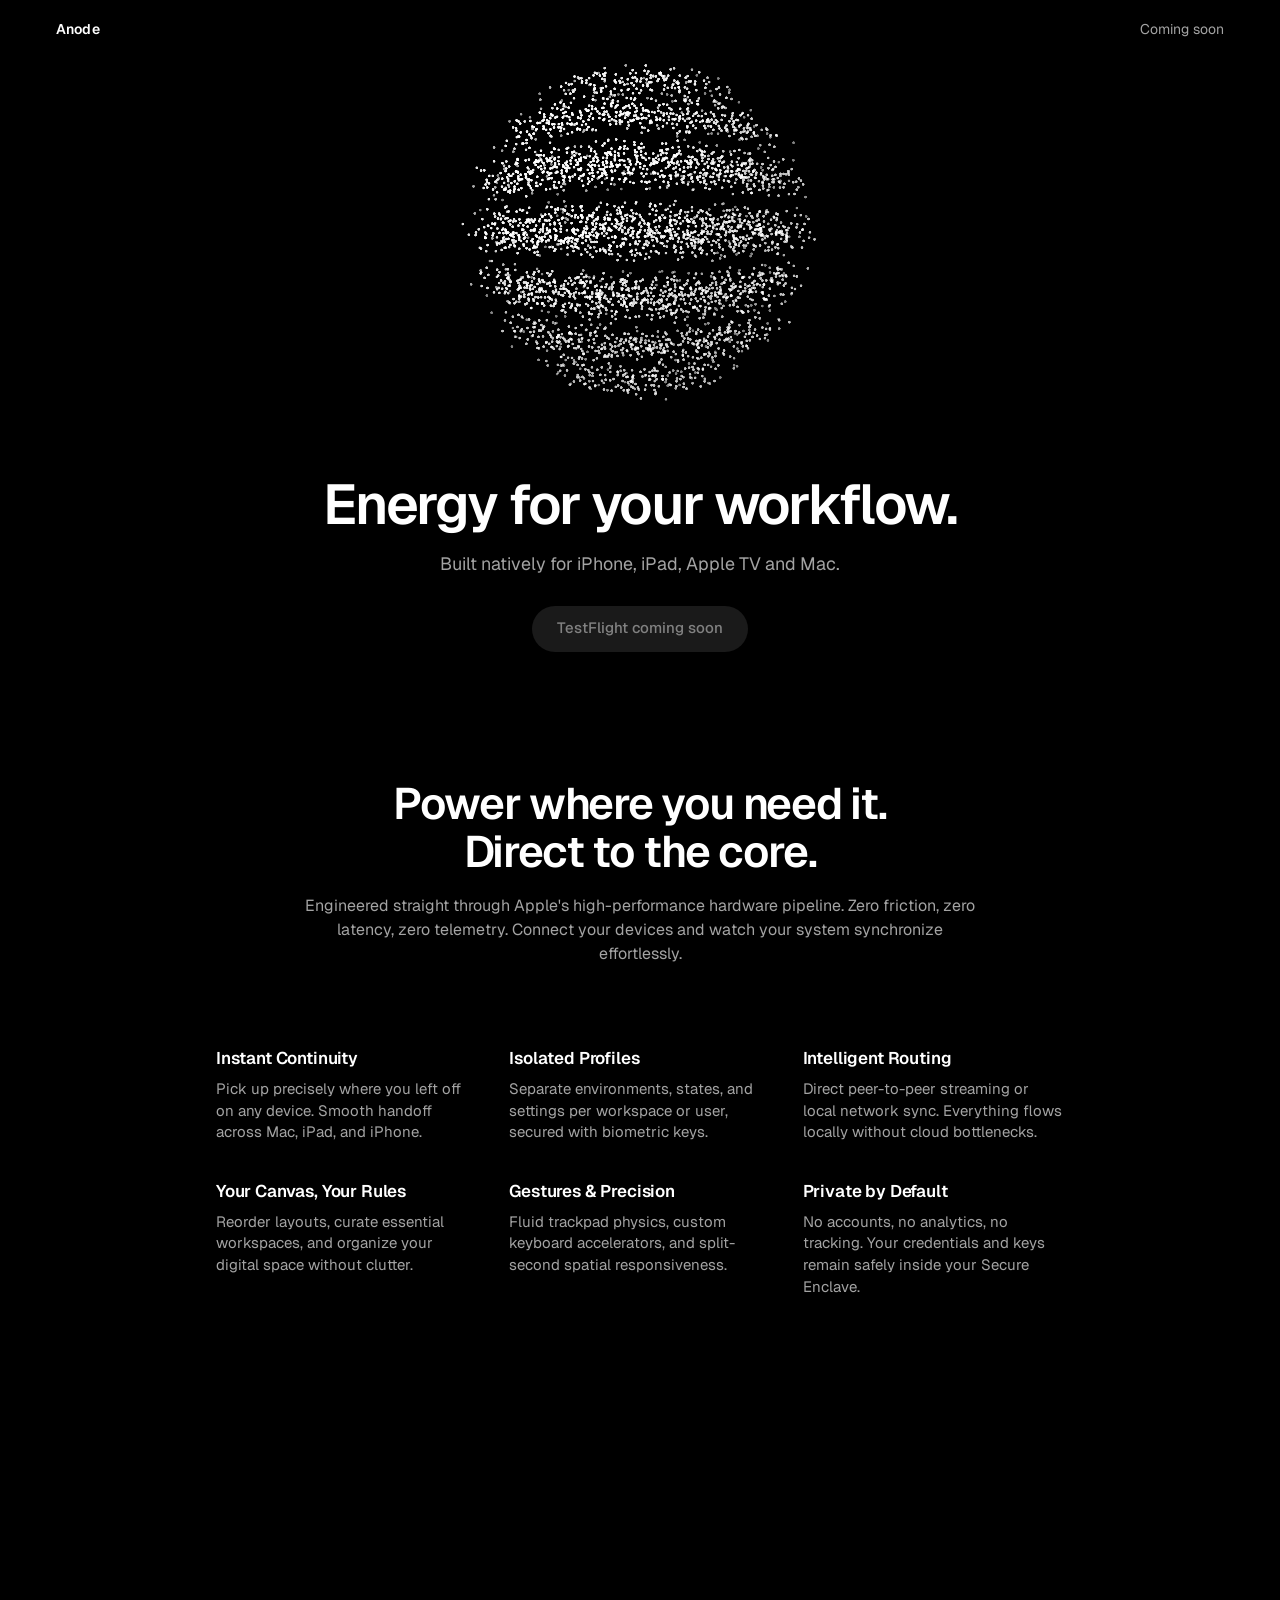
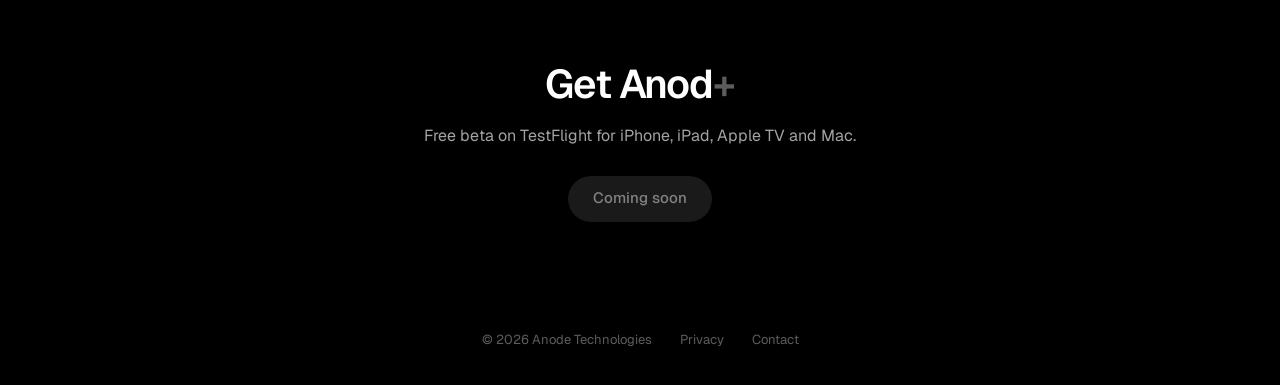
==== index.html @ 5637838b "Update favicons to 3D striped sphere and make dots directly form the logo with calm motion" ====
<!doctype html>
<html lang="en">
<head>
  <meta charset="utf-8">
  <meta name="viewport" content="width=device-width, initial-scale=1, viewport-fit=cover">
  <title>Anode</title>
  <meta name="description" content="Anode is an ultra-fast, native system built natively for iPhone, iPad, Apple TV and Mac.">
  <meta name="theme-color" content="#000000">
  <meta property="og:title" content="Anode">
  <meta property="og:description" content="Energy for your workflow.">
  <meta property="og:image" content="logo.png">
  <link rel="icon" href="/favicon.ico?v=20260910" sizes="48x48">
  <link rel="icon" type="image/png" sizes="32x32" href="/icon-32.png?v=20260910">
  <link rel="icon" type="image/png" sizes="64x64" href="/icon-64.png?v=20260910">
  <link rel="icon" type="image/png" sizes="192x192" href="/icon-192.png?v=20260910">
  <link rel="apple-touch-icon" sizes="180x180" href="/icon-180.png?v=20260910">
  <link rel="manifest" href="/site.webmanifest">
  <link rel="preconnect" href="https://fonts.googleapis.com">
  <link rel="preconnect" href="https://fonts.gstatic.com" crossorigin>
  <link href="https://fonts.googleapis.com/css2?family=Geist:wght@400;500;600&display=swap" rel="stylesheet">
  <link rel="stylesheet" href="style.css">
</head>
<body>

<canvas id="dust" aria-hidden="true"></canvas>
<div class="light" aria-hidden="true"></div>

<header class="top">
  <a class="top__brand" href="/"><img class="top__mark" id="mark" src="logo-alpha.png" alt="" width="22" height="22"><span>Anode</span></a>
  <a class="top__link" href="#get">Coming soon</a>
</header>

<main>
  <section class="hero">
    <div class="hero__stage" id="stage"></div>
    <h1><span class="w">Energy for your workflow.</span></h1>
    <p>Built natively for iPhone, iPad, Apple TV and Mac.</p>
    <div class="btns">
      <span class="btn btn--soon">TestFlight coming soon</span>
    </div>
  </section>

  <section class="sec sec--lead" id="more">
    <h2><span class="decode" data-text="Power where you need it.">Power where you need it.</span><br><span class="decode" data-text="Direct to the core.">Direct to the core.</span></h2>
    <p>Engineered straight through Apple's high-performance hardware pipeline. Zero friction, zero latency, zero telemetry. Connect your devices and watch your system synchronize effortlessly.</p>
  </section>

  <section class="sec sec--grid">
    <div><h3 class="flick">Instant Continuity</h3><p>Pick up precisely where you left off on any device. Smooth handoff across Mac, iPad, and iPhone.</p></div>
    <div><h3 class="flick">Isolated Profiles</h3><p>Separate environments, states, and settings per workspace or user, secured with biometric keys.</p></div>
    <div><h3 class="flick">Intelligent Routing</h3><p>Direct peer-to-peer streaming or local network sync. Everything flows locally without cloud bottlenecks.</p></div>
    <div><h3 class="flick">Your Canvas, Your Rules</h3><p>Reorder layouts, curate essential workspaces, and organize your digital space without clutter.</p></div>
    <div><h3 class="flick">Gestures & Precision</h3><p>Fluid trackpad physics, custom keyboard accelerators, and split-second spatial responsiveness.</p></div>
    <div><h3 class="flick">Private by Default</h3><p>No accounts, no analytics, no tracking. Your credentials and keys remain safely inside your Secure Enclave.</p></div>
  </section>

  <section class="sec sec--get" id="get">
    <div class="get__stage" id="stage2"></div>
    <h2 class="decode" data-text="Get Anode">Get Anode</h2>
    <p>Free beta on TestFlight for iPhone, iPad, Apple&nbsp;TV and&nbsp;Mac.</p>
    <div class="btns">
      <span class="btn btn--soon">Coming soon</span>
    </div>
  </section>
</main>

<footer class="foot">
  <span>© 2026 Anode Technologies</span>
  <a href="privacy.html">Privacy</a>
  <a href="mailto:hello@anode.dev">Contact</a>
</footer>

<script src="script.js?v=20260910"></script>
</body>
</html>
---- style.css ----
:root {
  --bg: #000000;
  --fg: #ffffff;
  --fg2: rgba(255, 255, 255, 0.64);
  --fg3: rgba(255, 255, 255, 0.36);
  --pad: clamp(20px, 5vw, 56px);
  --ease: cubic-bezier(0.16, 1, 0.3, 1);
  --sans: 'Geist', -apple-system, BlinkMacSystemFont, "SF Pro Text", Inter, sans-serif;
}

* {
  box-sizing: border-box;
}

html {
  scroll-behavior: smooth;
  background: var(--bg);
}

body {
  margin: 0;
  background: var(--bg);
  color: var(--fg);
  font-family: var(--sans);
  line-height: 1.5;
  -webkit-font-smoothing: antialiased;
  -moz-osx-font-smoothing: grayscale;
  overflow-x: hidden;
}

a {
  color: inherit;
  text-decoration: none;
}

h1, h2, h3, p {
  margin: 0;
}

::selection {
  background: #ffffff;
  color: #000000;
}

:focus-visible {
  outline: 2px solid #ffffff;
  outline-offset: 3px;
  border-radius: 999px;
}

#dust {
  position: fixed;
  inset: 0;
  width: 100%;
  height: 100%;
  z-index: 0;
  pointer-events: none;
}

/* Ambient cursor backlight */
.light {
  position: fixed;
  left: 0;
  top: 0;
  width: 60vmax;
  height: 60vmax;
  pointer-events: none;
  z-index: 0;
  translate: -50% -50%;
  background: radial-gradient(closest-side, rgba(255, 255, 255, 0.05), transparent 70%);
  will-change: transform;
  opacity: 0;
  transition: opacity 1s;
}

body.has-pointer .light {
  opacity: 1;
}

/* Navigation Header */
.top {
  position: fixed;
  top: 0;
  left: 0;
  right: 0;
  z-index: 10;
  display: flex;
  justify-content: space-between;
  align-items: center;
  padding: 18px var(--pad);
  font-size: 14px;
  background: linear-gradient(rgba(0, 0, 0, 0.9), rgba(0, 0, 0, 0));
  transition: background 0.5s, backdrop-filter 0.5s, -webkit-backdrop-filter 0.5s;
}

.top.is-scrolled {
  background: rgba(0, 0, 0, 0.55);
  -webkit-backdrop-filter: blur(14px);
  backdrop-filter: blur(14px);
  border-bottom: 1px solid rgba(255, 255, 255, 0.06);
}

.top__brand {
  display: flex;
  align-items: center;
  gap: 0;
  font-weight: 600;
  letter-spacing: 0.01em;
}

.top__mark {
  width: 0;
  height: 22px;
  opacity: 0;
  scale: 0.6;
  margin-right: 0;
  transition: opacity 0.6s var(--ease), scale 0.6s var(--ease), width 0.6s var(--ease), margin 0.6s var(--ease);
}

.top__mark.is-on {
  opacity: 1;
  scale: 1;
  width: 22px;
  margin-right: 9px;
}

.top__link {
  color: var(--fg2);
  transition: color 0.2s;
}

.top__link:hover {
  color: var(--fg);
}

main {
  position: relative;
  z-index: 1;
}

/* Hero Section */
.hero {
  display: flex;
  flex-direction: column;
  align-items: center;
  text-align: center;
  padding: 96px var(--pad) 72px;
}

.hero__stage {
  position: relative;
  width: min(48vmin, 360px);
  aspect-ratio: 1;
  margin-bottom: 20px;
  perspective: 900px;
  cursor: crosshair;
}

.hero__stage > canvas,
.hero__stage > img {
  transform-style: preserve-3d;
  will-change: transform, filter;
  transition: filter 0.6s var(--ease);
}

.hero__stage.is-live > canvas,
.hero__stage.is-live > img {
  filter: drop-shadow(0 0 28px rgba(255, 255, 255, 0.28)) drop-shadow(0 0 80px rgba(255, 255, 255, 0.12));
}

.hero h1 {
  font-size: clamp(30px, 4.6vw, 56px);
  font-weight: 600;
  letter-spacing: -0.035em;
  line-height: 1.05;
}

.hero h1 .w {
  display: inline-block;
  filter: blur(10px);
  opacity: 0;
  translate: 0 10px;
  transition: filter 1.1s var(--ease), opacity 1.1s var(--ease), translate 1.1s var(--ease);
}

.hero.is-in h1 .w {
  filter: blur(0);
  opacity: 1;
  translate: 0 0;
}

.hero p {
  margin-top: 16px;
  font-size: clamp(15px, 1.4vw, 19px);
  color: var(--fg2);
}

.btns {
  display: flex;
  gap: 10px;
  justify-content: center;
  margin-top: 28px;
  flex-wrap: wrap;
}

.btn {
  display: inline-flex;
  align-items: center;
  height: 46px;
  padding: 0 24px;
  border-radius: 999px;
  background: var(--fg);
  color: #000000;
  font-weight: 500;
  font-size: 15px;
  border: 1px solid var(--fg);
  transition: transform 0.4s var(--ease), border-color 0.3s;
}

.btn:hover {
  transform: translateY(-1px);
}

.btn--soon {
  background: rgba(255, 255, 255, 0.10);
  color: rgba(255, 255, 255, 0.45);
  border: 1px solid transparent;
  cursor: default;
}

.btn--soon:hover {
  transform: none;
}

/* Sections */
.sec {
  max-width: 720px;
  margin: 0 auto;
  padding: 72px var(--pad);
  text-align: center;
}

.sec h2 {
  font-size: clamp(26px, 3.4vw, 40px);
  font-weight: 600;
  letter-spacing: -0.03em;
  line-height: 1.1;
}

.sec > p {
  margin: 18px auto 0;
  max-width: 56ch;
  font-size: clamp(15px, 1.25vw, 18px);
  color: var(--fg2);
}

/* Lead statement */
.sec--lead {
  max-width: 820px;
  padding-top: 56px;
  padding-bottom: 32px;
}

.sec--lead h2 {
  font-size: clamp(28px, 3.6vw, 44px);
  text-wrap: initial;
}

.sec--lead p {
  max-width: 62ch;
}

/* Grid */
.sec--grid {
  max-width: 960px;
  display: grid;
  grid-template-columns: repeat(3, 1fr);
  gap: 36px 32px;
  text-align: left;
  padding-top: 48px;
  padding-bottom: 48px;
}

.sec--grid h3 {
  font-size: 17px;
  font-weight: 600;
  letter-spacing: -0.01em;
}

.sec--grid p {
  margin-top: 6px;
  font-size: 15px;
  color: var(--fg2);
  line-height: 1.45;
}

.sec--grid > div {
  transition: opacity 0.4s;
}

.sec--grid:hover > div {
  opacity: 0.55;
}

.sec--grid > div:hover {
  opacity: 1;
}

@media (max-width: 820px) {
  .sec--grid {
    grid-template-columns: 1fr 1fr;
  }
}

@media (max-width: 520px) {
  .sec--grid {
    grid-template-columns: 1fr;
  }
}

/* Bottom CTA section */
.sec--get {
  padding-top: 56px;
  padding-bottom: 88px;
}

.get__stage {
  width: min(34vmin, 240px);
  aspect-ratio: 1;
  margin: 0 auto 20px;
  cursor: crosshair;
}

/* Footer */
.foot {
  position: relative;
  z-index: 1;
  display: flex;
  gap: 28px;
  justify-content: center;
  padding: 20px var(--pad) 36px;
  font-size: 13px;
  color: var(--fg3);
}

.foot a {
  transition: color 0.2s;
}

.foot a:hover {
  color: var(--fg);
}

/* Reveal on Scroll */
.hero > *:not(.hero__stage),
.sec > * {
  opacity: 0;
  translate: 0 16px;
  transition: opacity 0.9s var(--ease), translate 0.9s var(--ease);
}

.sec > *:nth-child(2) { transition-delay: 0.08s; }
.sec > *:nth-child(3) { transition-delay: 0.16s; }
.sec > *:nth-child(4) { transition-delay: 0.24s; }
.sec > *:nth-child(5) { transition-delay: 0.32s; }
.sec > *:nth-child(6) { transition-delay: 0.4s; }

.hero.is-in > *,
.sec.is-in > * {
  opacity: 1;
  translate: 0 0;
}

.hero > *:nth-child(2) { transition-delay: 1.3s; }
.hero.is-in h1 .w { transition-delay: 1.3s; }
.hero > *:nth-child(3) { transition-delay: 1.5s; }
.hero > *:nth-child(4) { transition-delay: 1.7s; }

/* Decode glyphs styling */
.decode .g {
  color: var(--fg3);
}

/* Title subtle flicker */
@keyframes flick {
  0% { opacity: 1; }
  8% { opacity: 0.35; }
  12% { opacity: 1; }
  20% { opacity: 0.6; }
  24% { opacity: 1; }
  60% { opacity: 1; }
  64% { opacity: 0.5; }
  68% { opacity: 1; }
}

.flick {
  animation: flick 14s infinite ease-in-out;
}

.sec--grid > div:nth-child(2) .flick { animation-delay: 2.3s; }
.sec--grid > div:nth-child(3) .flick { animation-delay: 5.1s; }
.sec--grid > div:nth-child(4) .flick { animation-delay: 7.8s; }
.sec--grid > div:nth-child(5) .flick { animation-delay: 9.4s; }
.sec--grid > div:nth-child(6) .flick { animation-delay: 11.2s; }

/* Reduced motion support */
@media (prefers-reduced-motion: reduce) {
  *, ::before, ::after {
    animation: none !important;
    transition: none !important;
  }
  .hero > *, .sec > *, .hero h1 .w {
    opacity: 1 !important;
    translate: 0 !important;
    filter: none !important;
  }
}
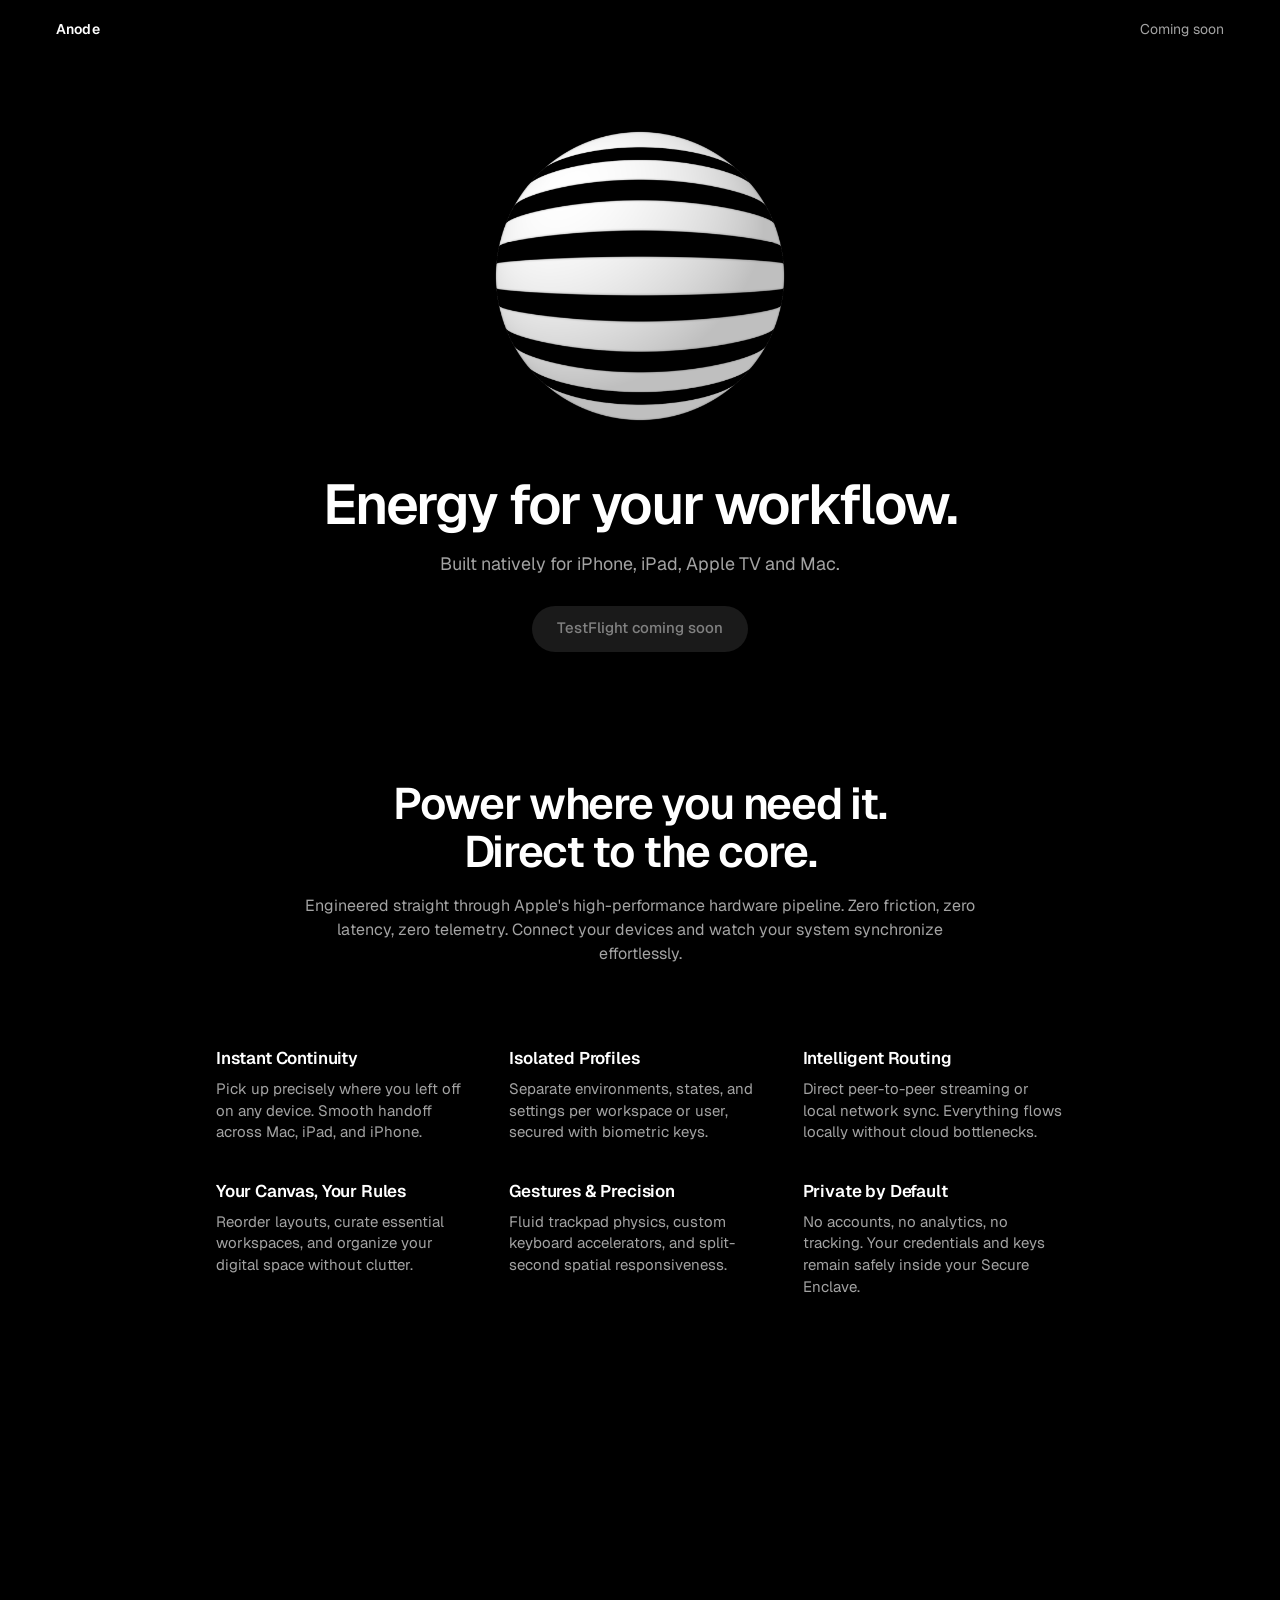
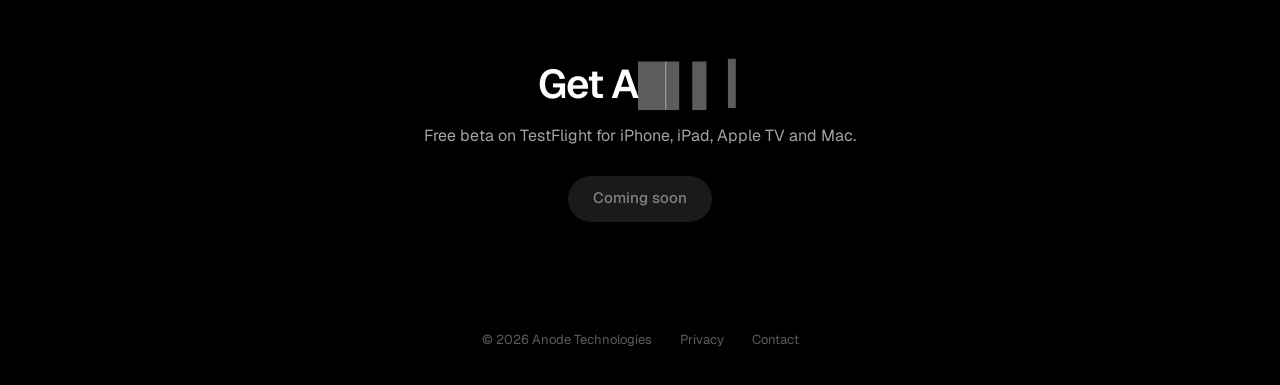
==== commit 0c8a8fd8: "Solid logo at top, instant dot dissolution on scroll, even light dispersion, and inline data-uri fav" ====
--- a/index.html
+++ b/index.html
@@ -9,14 +9,16 @@
   <meta property="og:title" content="Anode">
   <meta property="og:description" content="Energy for your workflow.">
   <meta property="og:image" content="logo.png">
-  <link rel="icon" href="/favicon.ico?v=20260910" sizes="48x48">
-  <link rel="icon" type="image/png" sizes="32x32" href="/icon-32.png?v=20260910">
-  <link rel="icon" type="image/png" sizes="64x64" href="/icon-64.png?v=20260910">
-  <link rel="icon" type="image/png" sizes="192x192" href="/icon-192.png?v=20260910">
-  <link rel="apple-touch-icon" sizes="180x180" href="/icon-180.png?v=20260910">
-  <link rel="manifest" href="/site.webmanifest">
-  <link rel="preconnect" href="https://fonts.googleapis.com">
-  <link rel="preconnect" href="https://fonts.gstatic.com" crossorigin>
+  <!-- Guaranteed Instant Data-URI Favicon (Bypasses Browser Cache) -->
+  <link rel="icon" type="image/png" href="[data-uri]">
+  <!-- Modern Vector SVG Favicon -->
+  <link rel="icon" type="image/svg+xml" href="favicon.svg?v=20260910c">
+  <!-- Multi-resolution & Platform Icons -->
+  <link rel="icon" href="favicon.ico?v=20260910c" sizes="48x48">
+  <link rel="icon" type="image/png" sizes="32x32" href="icon-32.png?v=20260910c">
+  <link rel="icon" type="image/png" sizes="64x64" href="icon-64.png?v=20260910c">
+  <link rel="icon" type="image/png" sizes="192x192" href="icon-192.png?v=20260910c">
+  <link rel="apple-touch-icon" sizes="180x180" href="icon-180.png?v=20260910c">
   <link href="https://fonts.googleapis.com/css2?family=Geist:wght@400;500;600&display=swap" rel="stylesheet">
   <link rel="stylesheet" href="style.css">
 </head>
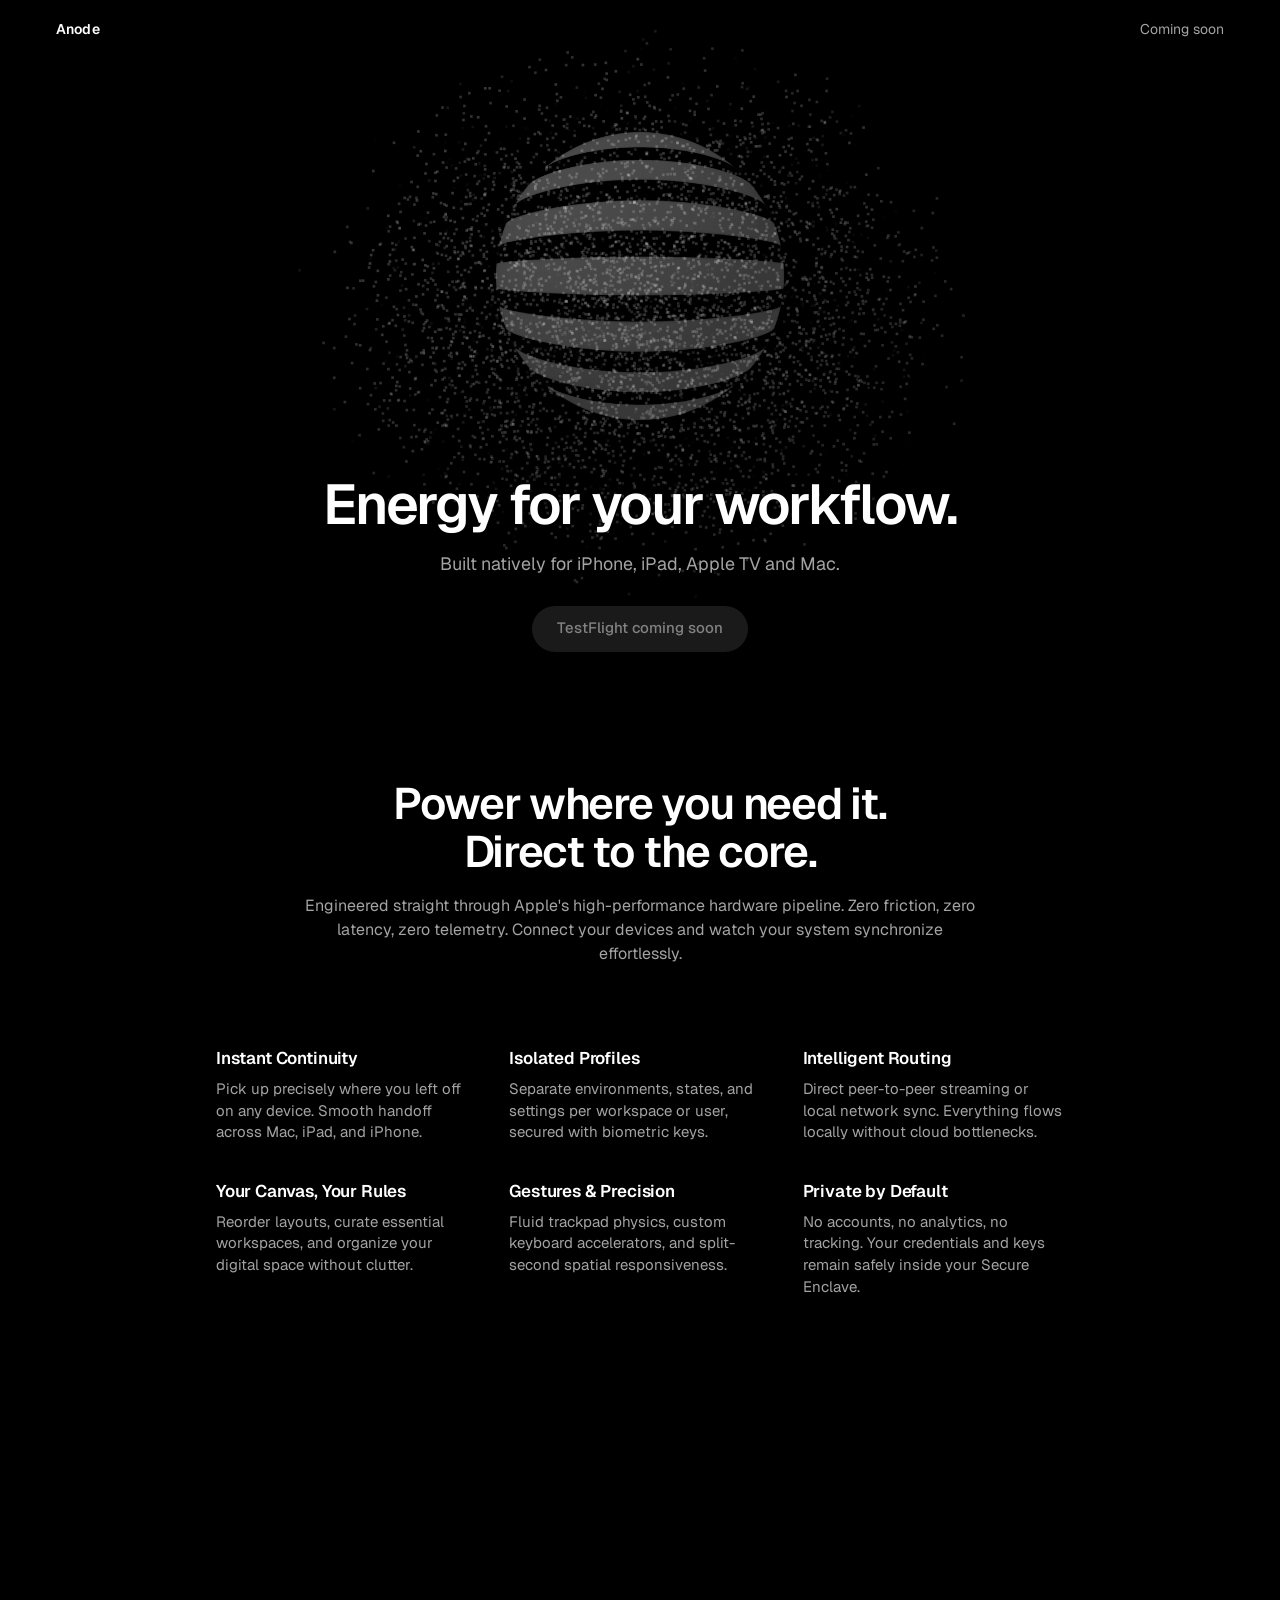
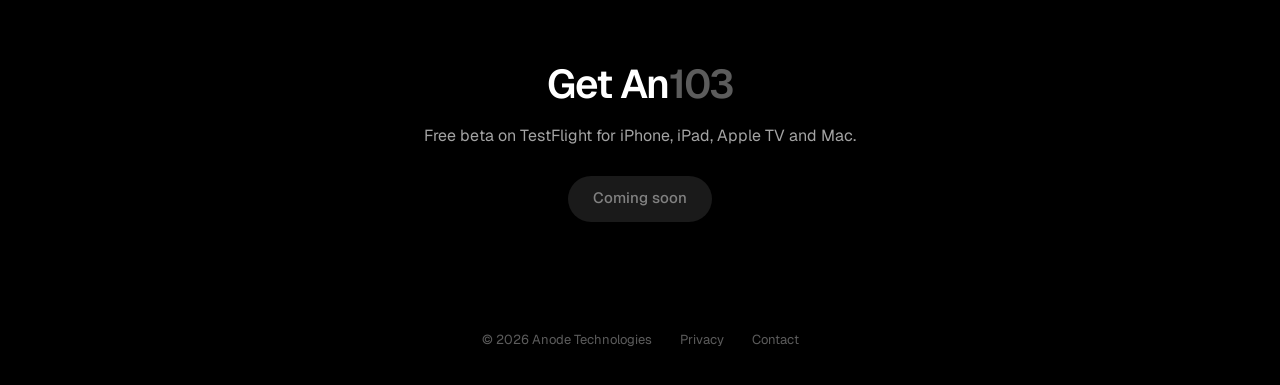
==== commit 2bdb90ce: "Implement interactive Odin-style logo engine with custom Anode shape and repair favicon data-URI" ====
--- a/index.html
+++ b/index.html
@@ -10,15 +10,15 @@
   <meta property="og:description" content="Energy for your workflow.">
   <meta property="og:image" content="logo.png">
   <!-- Guaranteed Instant Data-URI Favicon (Bypasses Browser Cache) -->
-  <link rel="icon" type="image/png" href="[data-uri]">
+  <link rel="icon" type="image/png" href="[data-uri]">
   <!-- Modern Vector SVG Favicon -->
-  <link rel="icon" type="image/svg+xml" href="favicon.svg?v=20260910c">
+  <link rel="icon" type="image/svg+xml" href="favicon.svg?v=20260910d">
   <!-- Multi-resolution & Platform Icons -->
-  <link rel="icon" href="favicon.ico?v=20260910c" sizes="48x48">
-  <link rel="icon" type="image/png" sizes="32x32" href="icon-32.png?v=20260910c">
-  <link rel="icon" type="image/png" sizes="64x64" href="icon-64.png?v=20260910c">
-  <link rel="icon" type="image/png" sizes="192x192" href="icon-192.png?v=20260910c">
-  <link rel="apple-touch-icon" sizes="180x180" href="icon-180.png?v=20260910c">
+  <link rel="icon" href="favicon.ico?v=20260910d" sizes="48x48">
+  <link rel="icon" type="image/png" sizes="32x32" href="icon-32.png?v=20260910d">
+  <link rel="icon" type="image/png" sizes="64x64" href="icon-64.png?v=20260910d">
+  <link rel="icon" type="image/png" sizes="192x192" href="icon-192.png?v=20260910d">
+  <link rel="apple-touch-icon" sizes="180x180" href="icon-180.png?v=20260910d">
   <link href="https://fonts.googleapis.com/css2?family=Geist:wght@400;500;600&display=swap" rel="stylesheet">
   <link rel="stylesheet" href="style.css">
 </head>
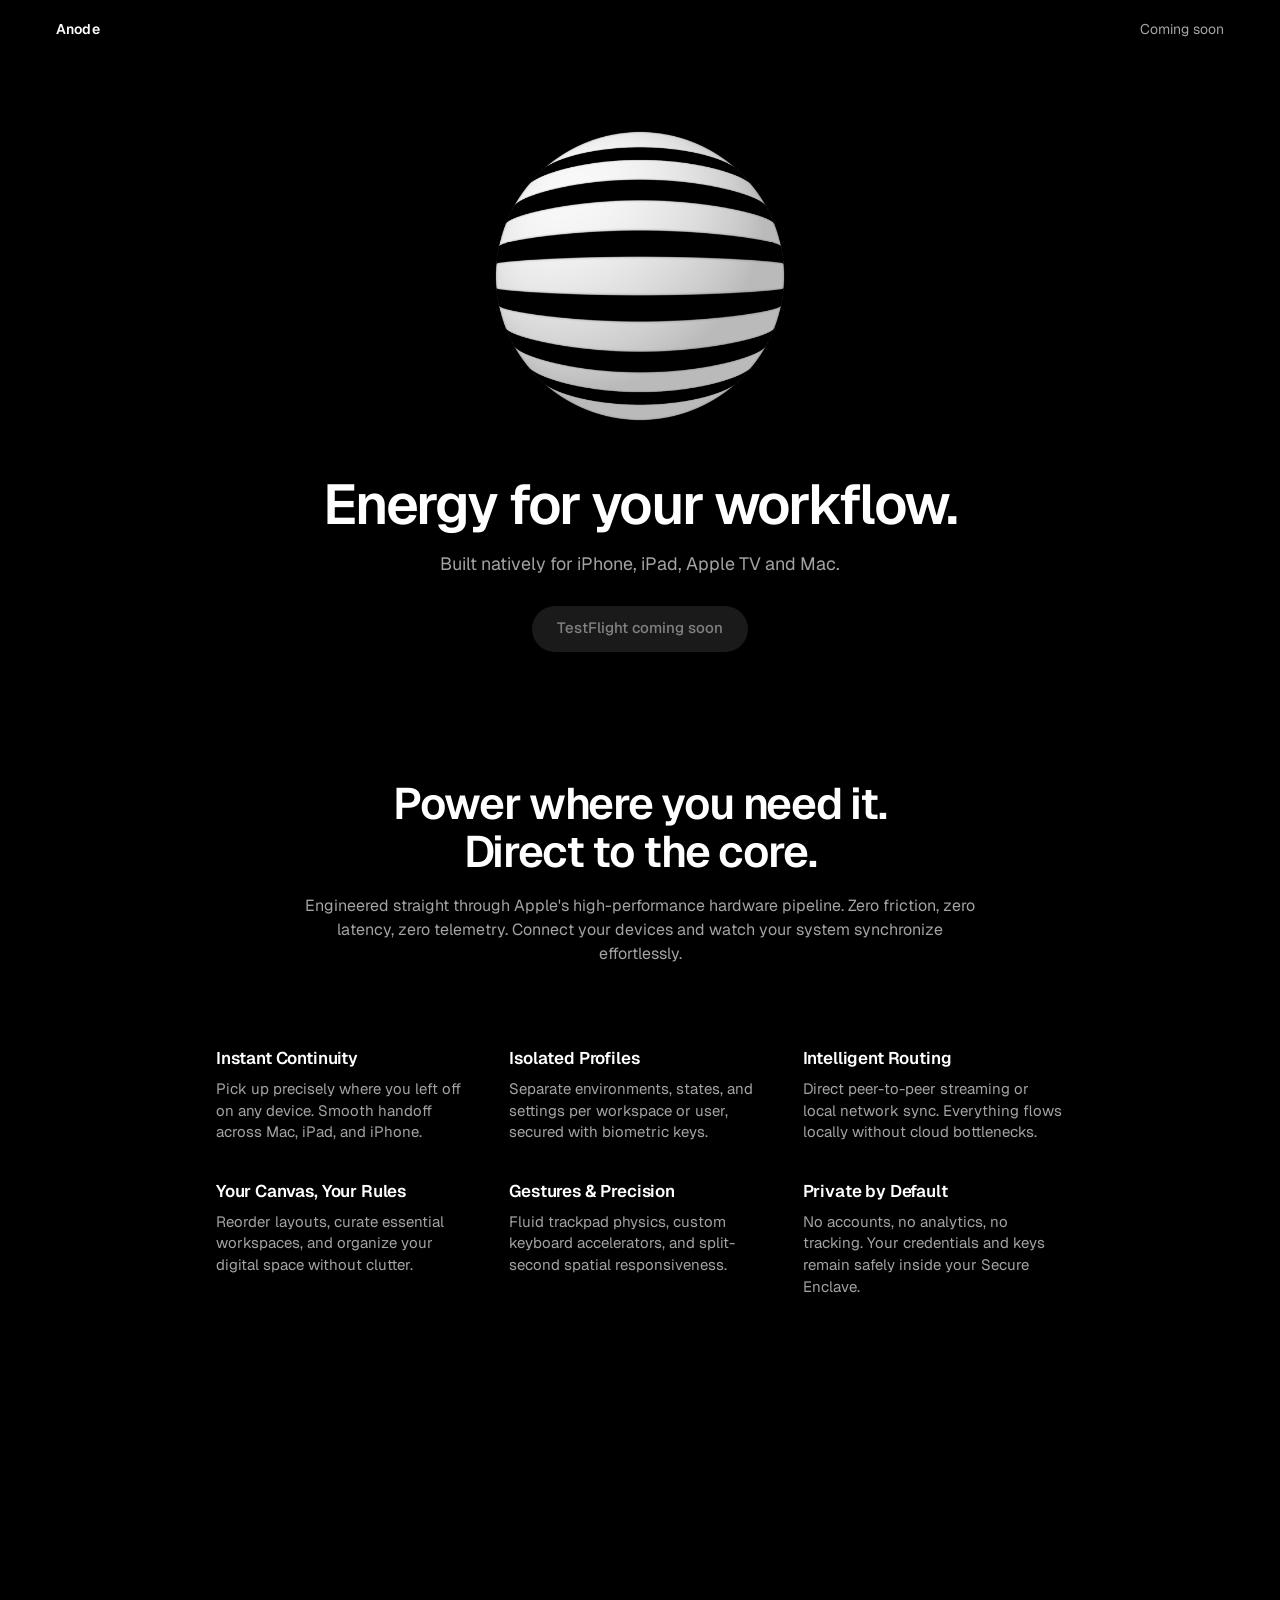
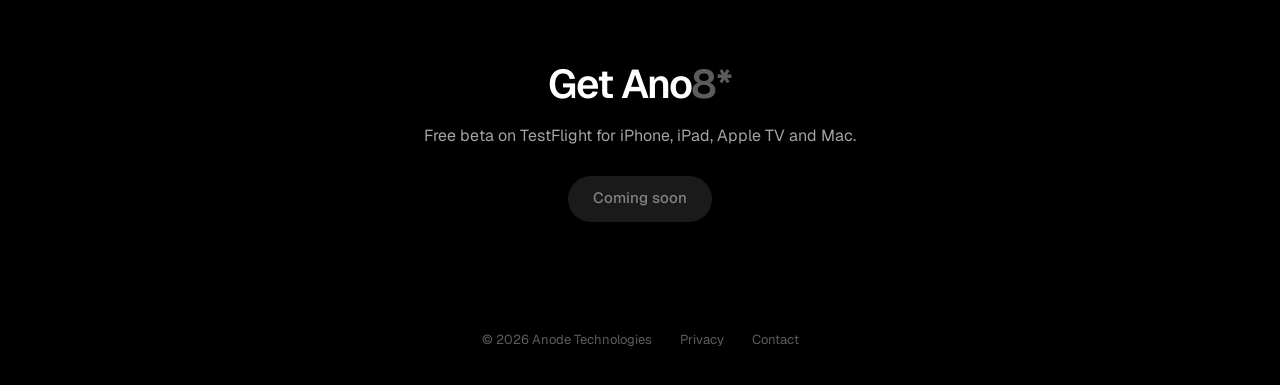
==== commit fa29ffc5: "Enhance 3D sphere logo shading with deep tonal gradients and lighting matching Odin" ====
--- a/index.html
+++ b/index.html
@@ -10,15 +10,15 @@
   <meta property="og:description" content="Energy for your workflow.">
   <meta property="og:image" content="logo.png">
   <!-- Guaranteed Instant Data-URI Favicon (Bypasses Browser Cache) -->
-  <link rel="icon" type="image/png" href="[data-uri]">
+  <link rel="icon" type="image/png" href="[data-uri]">
   <!-- Modern Vector SVG Favicon -->
-  <link rel="icon" type="image/svg+xml" href="favicon.svg?v=20260910d">
+  <link rel="icon" type="image/svg+xml" href="favicon.svg?v=20260910e">
   <!-- Multi-resolution & Platform Icons -->
-  <link rel="icon" href="favicon.ico?v=20260910d" sizes="48x48">
-  <link rel="icon" type="image/png" sizes="32x32" href="icon-32.png?v=20260910d">
-  <link rel="icon" type="image/png" sizes="64x64" href="icon-64.png?v=20260910d">
-  <link rel="icon" type="image/png" sizes="192x192" href="icon-192.png?v=20260910d">
-  <link rel="apple-touch-icon" sizes="180x180" href="icon-180.png?v=20260910d">
+  <link rel="icon" href="favicon.ico?v=20260910e" sizes="48x48">
+  <link rel="icon" type="image/png" sizes="32x32" href="icon-32.png?v=20260910e">
+  <link rel="icon" type="image/png" sizes="64x64" href="icon-64.png?v=20260910e">
+  <link rel="icon" type="image/png" sizes="192x192" href="icon-192.png?v=20260910e">
+  <link rel="apple-touch-icon" sizes="180x180" href="icon-180.png?v=20260910e">
   <link href="https://fonts.googleapis.com/css2?family=Geist:wght@400;500;600&display=swap" rel="stylesheet">
   <link rel="stylesheet" href="style.css">
 </head>
--- a/style.css
+++ b/style.css
@@ -53,7 +53,7 @@
   inset: 0;
   width: 100%;
   height: 100%;
-  z-index: 0;
+  z-index: 2;
   pointer-events: none;
 }
 
@@ -168,6 +168,25 @@
   filter: drop-shadow(0 0 28px rgba(255, 255, 255, 0.28)) drop-shadow(0 0 80px rgba(255, 255, 255, 0.12));
 }
 
+.sheen {
+  position: absolute;
+  inset: 0;
+  pointer-events: none;
+  z-index: 3;
+  opacity: 0;
+  transition: opacity 0.5s var(--ease);
+  will-change: transform, opacity;
+  -webkit-mask: url(logo-mask.png) center/100% 100% no-repeat;
+  mask: url(logo-mask.png) center/100% 100% no-repeat;
+  background: radial-gradient(34% 34% at var(--sx, 50%) var(--sy, 50%), rgba(255, 255, 255, 0.95), rgba(255, 255, 255, 0.3) 45%, transparent 70%);
+  mix-blend-mode: screen;
+}
+
+.hero__stage.is-live .sheen,
+.get__stage.is-live .sheen {
+  opacity: 0.65;
+}
+
 .hero h1 {
   font-size: clamp(30px, 4.6vw, 56px);
   font-weight: 600;
@@ -325,10 +344,23 @@
 }
 
 .get__stage {
+  position: relative;
   width: min(34vmin, 240px);
   aspect-ratio: 1;
   margin: 0 auto 20px;
   cursor: crosshair;
+}
+
+.get__stage > canvas,
+.get__stage > img {
+  transform-style: preserve-3d;
+  will-change: transform, filter;
+  transition: filter 0.6s var(--ease);
+}
+
+.get__stage.is-live > canvas,
+.get__stage.is-live > img {
+  filter: drop-shadow(0 0 28px rgba(255, 255, 255, 0.28)) drop-shadow(0 0 80px rgba(255, 255, 255, 0.12));
 }
 
 /* Footer */
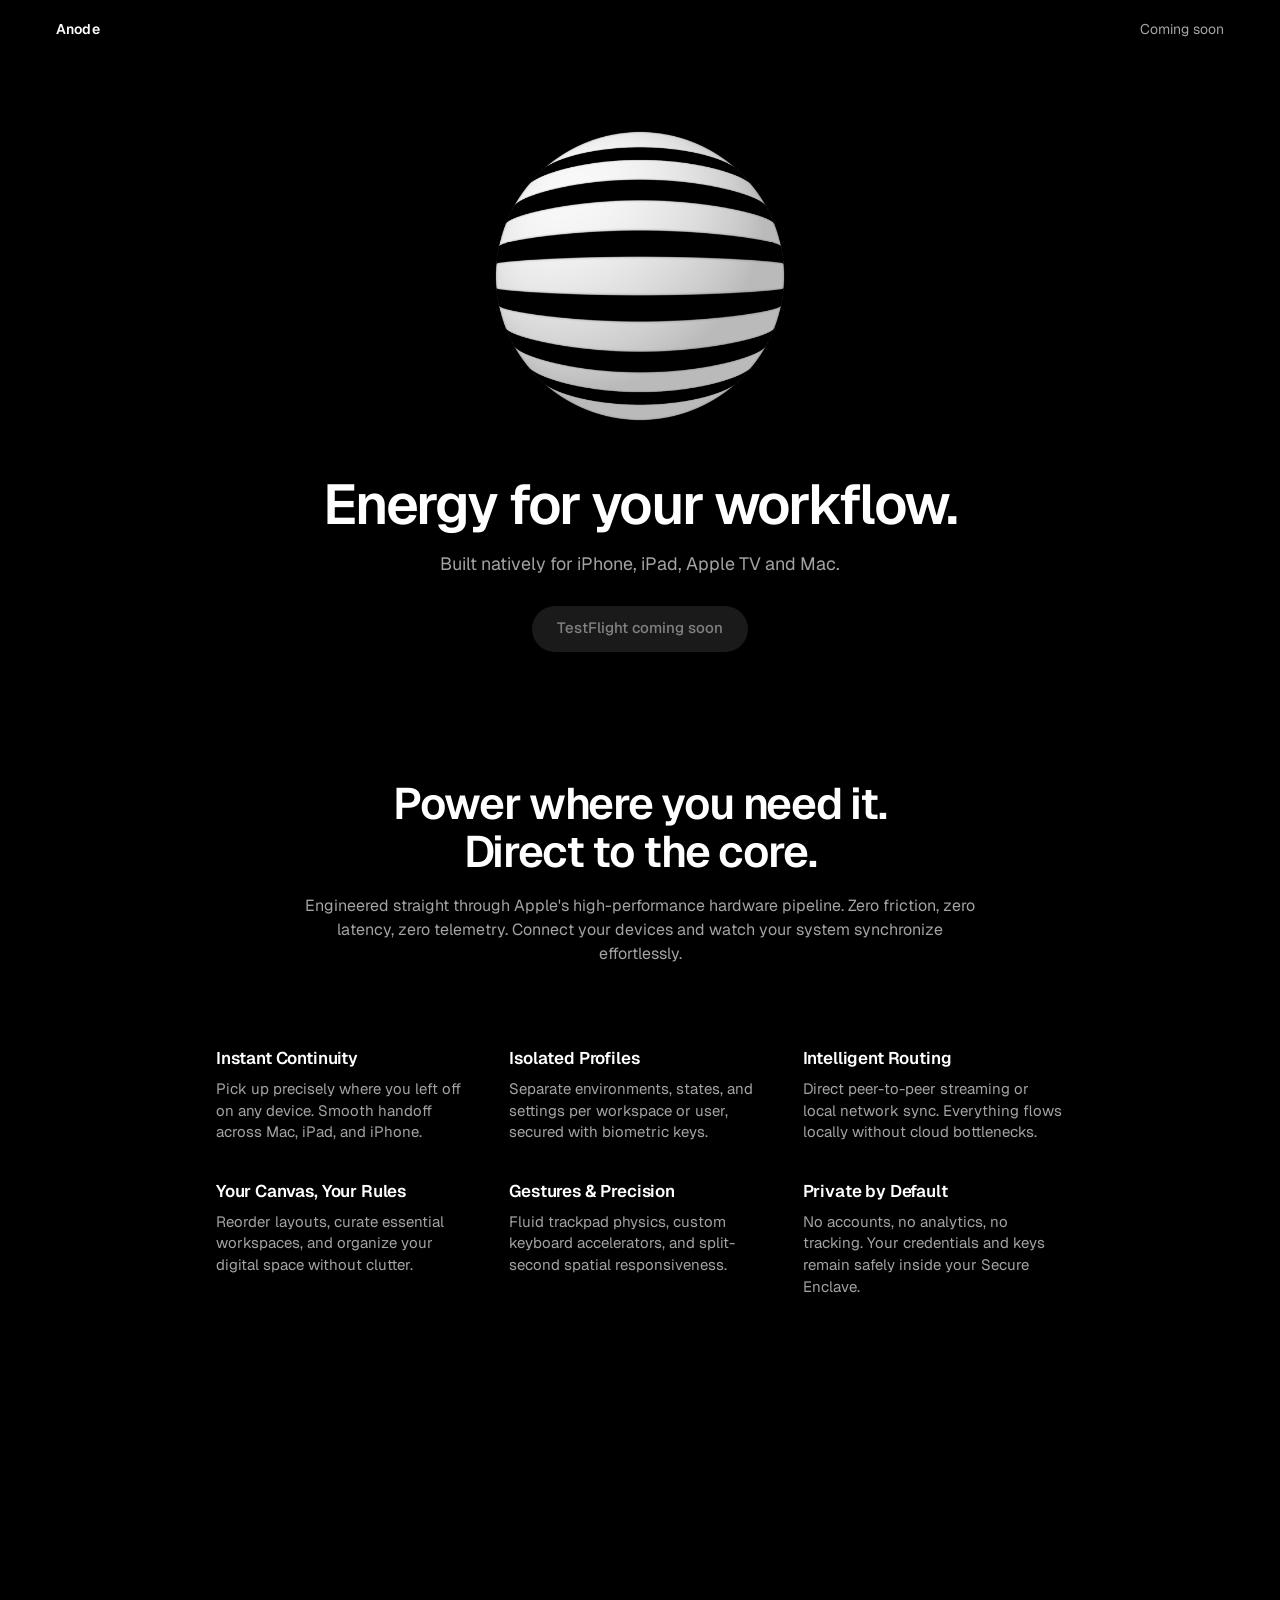
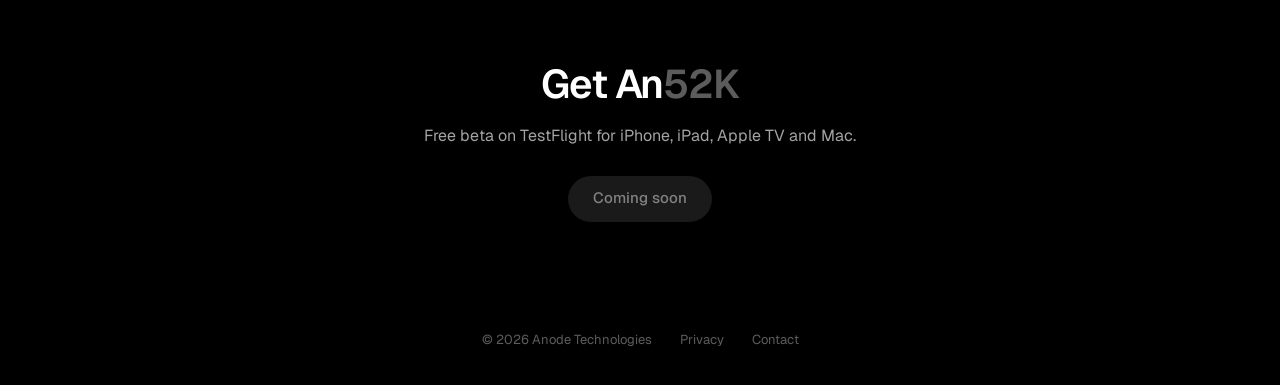
==== commit b81e06b4: "Ensure brand navigation links use relative paths for subpath hosting" ====
--- a/index.html
+++ b/index.html
@@ -28,7 +28,7 @@
 <div class="light" aria-hidden="true"></div>
 
 <header class="top">
-  <a class="top__brand" href="/"><img class="top__mark" id="mark" src="logo-alpha.png" alt="" width="22" height="22"><span>Anode</span></a>
+  <a class="top__brand" href="./"><img class="top__mark" id="mark" src="logo-alpha.png" alt="" width="22" height="22"><span>Anode</span></a>
   <a class="top__link" href="#get">Coming soon</a>
 </header>
 
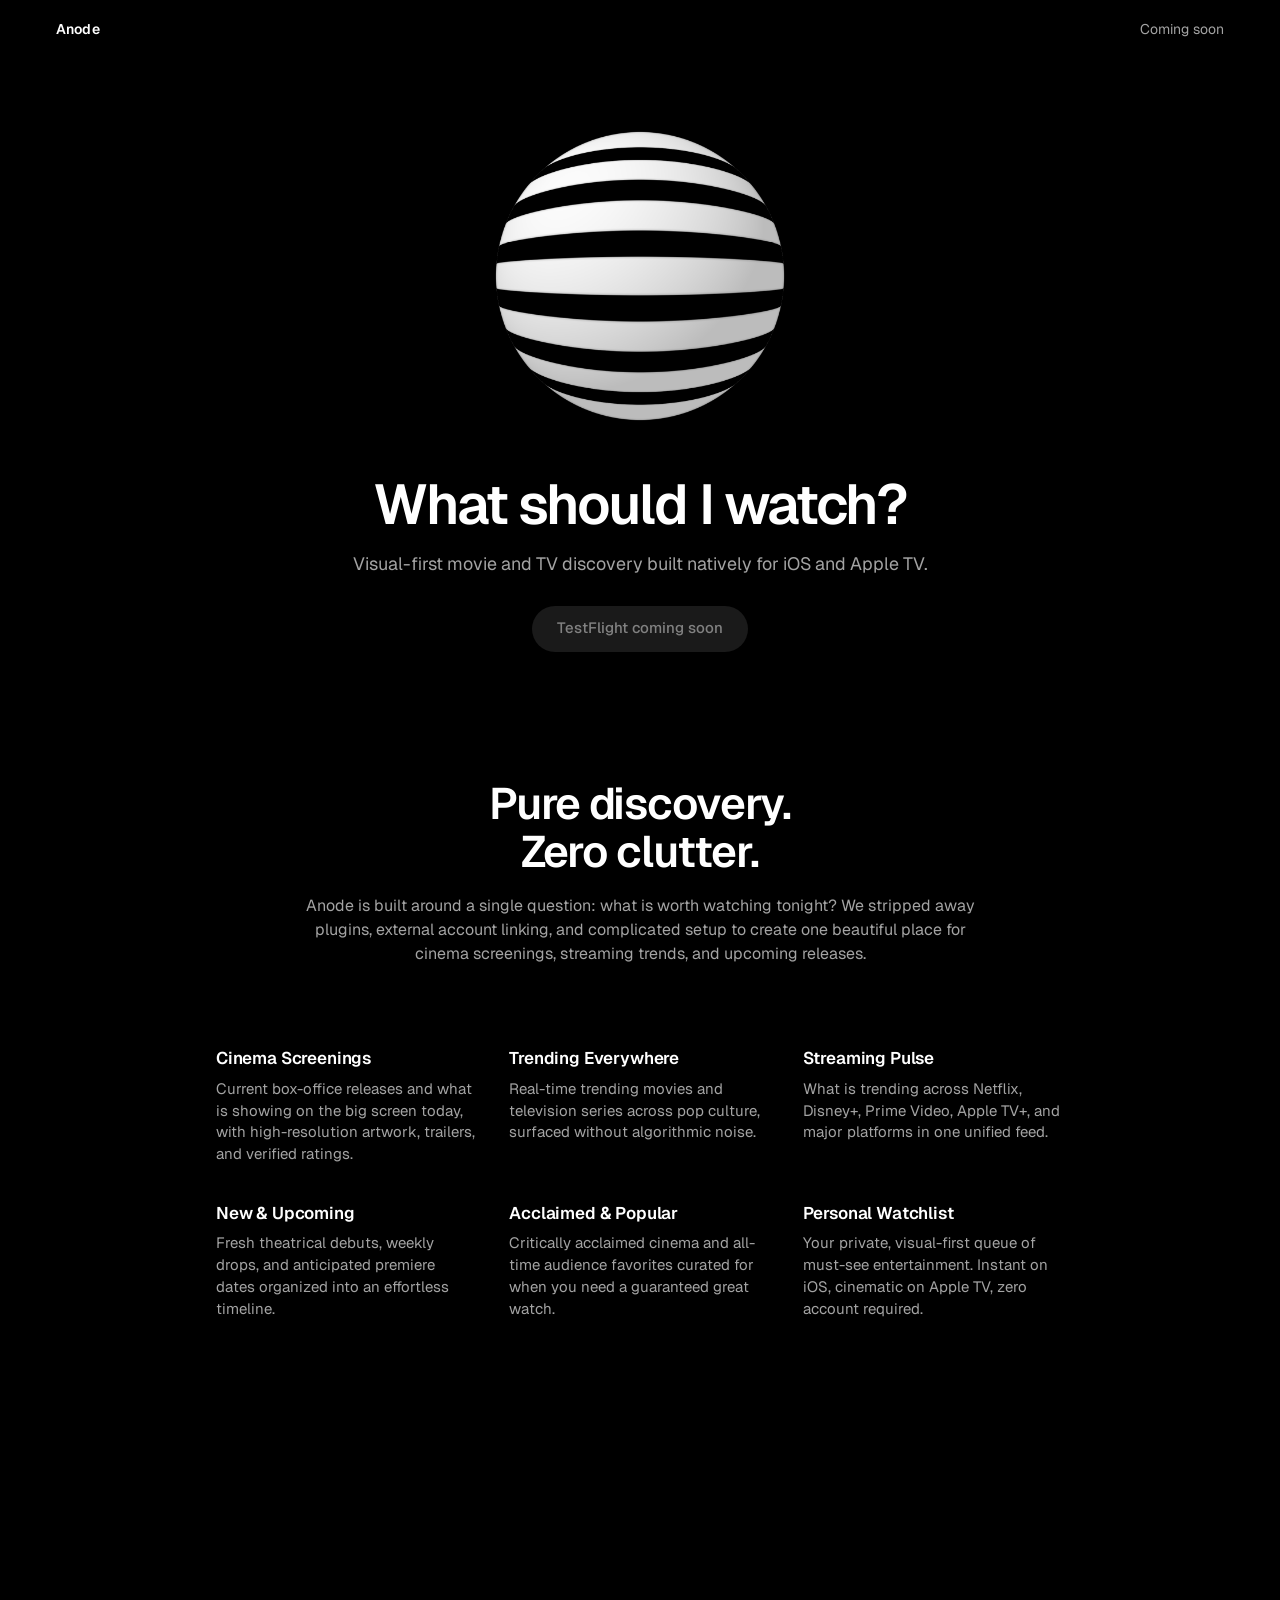
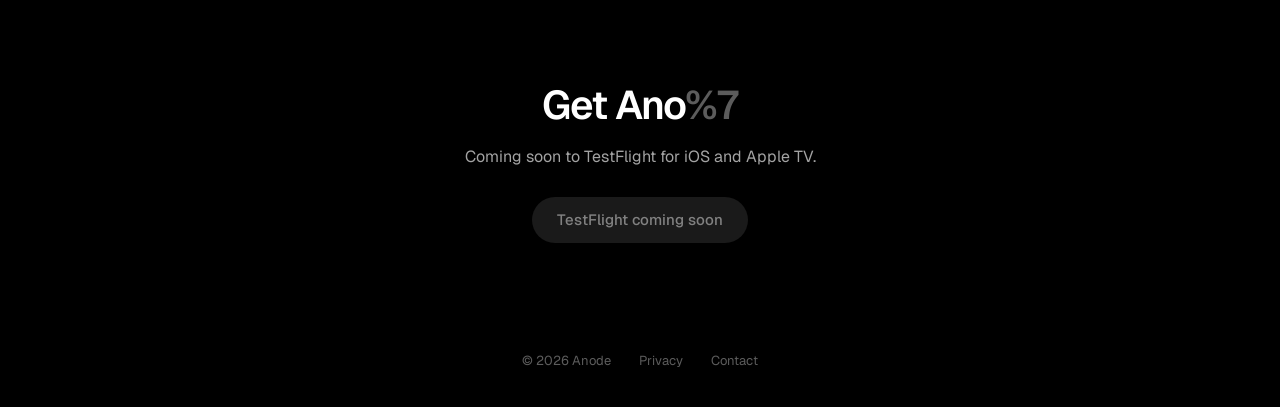
==== commit a01827fb: "feat(website): update with movie and TV discovery vision (zero emojis)" ====
--- a/index.html
+++ b/index.html
@@ -3,11 +3,11 @@
 <head>
   <meta charset="utf-8">
   <meta name="viewport" content="width=device-width, initial-scale=1, viewport-fit=cover">
-  <title>Anode</title>
-  <meta name="description" content="Anode is an ultra-fast, native system built natively for iPhone, iPad, Apple TV and Mac.">
+  <title>Anode — What should I watch?</title>
+  <meta name="description" content="A visual-first movie and TV discovery app for iOS and Apple TV. Cinema releases, streaming trends, new drops, and personal watchlists in one place.">
   <meta name="theme-color" content="#000000">
-  <meta property="og:title" content="Anode">
-  <meta property="og:description" content="Energy for your workflow.">
+  <meta property="og:title" content="Anode — Movie & TV Discovery">
+  <meta property="og:description" content="One beautiful place to discover what is worth watching on iOS and Apple TV.">
   <meta property="og:image" content="logo.png">
   <!-- Guaranteed Instant Data-URI Favicon (Bypasses Browser Cache) -->
   <link rel="icon" type="image/png" href="[data-uri]">
@@ -35,39 +35,39 @@
 <main>
   <section class="hero">
     <div class="hero__stage" id="stage"></div>
-    <h1><span class="w">Energy for your workflow.</span></h1>
-    <p>Built natively for iPhone, iPad, Apple TV and Mac.</p>
+    <h1><span class="w">What should I watch?</span></h1>
+    <p>Visual-first movie and TV discovery built natively for iOS and Apple&nbsp;TV.</p>
     <div class="btns">
       <span class="btn btn--soon">TestFlight coming soon</span>
     </div>
   </section>
 
   <section class="sec sec--lead" id="more">
-    <h2><span class="decode" data-text="Power where you need it.">Power where you need it.</span><br><span class="decode" data-text="Direct to the core.">Direct to the core.</span></h2>
-    <p>Engineered straight through Apple's high-performance hardware pipeline. Zero friction, zero latency, zero telemetry. Connect your devices and watch your system synchronize effortlessly.</p>
+    <h2><span class="decode" data-text="Pure discovery.">Pure discovery.</span><br><span class="decode" data-text="Zero clutter.">Zero clutter.</span></h2>
+    <p>Anode is built around a single question: what is worth watching tonight? We stripped away plugins, external account linking, and complicated setup to create one beautiful place for cinema screenings, streaming trends, and upcoming releases.</p>
   </section>
 
   <section class="sec sec--grid">
-    <div><h3 class="flick">Instant Continuity</h3><p>Pick up precisely where you left off on any device. Smooth handoff across Mac, iPad, and iPhone.</p></div>
-    <div><h3 class="flick">Isolated Profiles</h3><p>Separate environments, states, and settings per workspace or user, secured with biometric keys.</p></div>
-    <div><h3 class="flick">Intelligent Routing</h3><p>Direct peer-to-peer streaming or local network sync. Everything flows locally without cloud bottlenecks.</p></div>
-    <div><h3 class="flick">Your Canvas, Your Rules</h3><p>Reorder layouts, curate essential workspaces, and organize your digital space without clutter.</p></div>
-    <div><h3 class="flick">Gestures & Precision</h3><p>Fluid trackpad physics, custom keyboard accelerators, and split-second spatial responsiveness.</p></div>
-    <div><h3 class="flick">Private by Default</h3><p>No accounts, no analytics, no tracking. Your credentials and keys remain safely inside your Secure Enclave.</p></div>
+    <div><h3 class="flick">Cinema Screenings</h3><p>Current box-office releases and what is showing on the big screen today, with high-resolution artwork, trailers, and verified ratings.</p></div>
+    <div><h3 class="flick">Trending Everywhere</h3><p>Real-time trending movies and television series across pop culture, surfaced without algorithmic noise.</p></div>
+    <div><h3 class="flick">Streaming Pulse</h3><p>What is trending across Netflix, Disney+, Prime Video, Apple TV+, and major platforms in one unified feed.</p></div>
+    <div><h3 class="flick">New &amp; Upcoming</h3><p>Fresh theatrical debuts, weekly drops, and anticipated premiere dates organized into an effortless timeline.</p></div>
+    <div><h3 class="flick">Acclaimed &amp; Popular</h3><p>Critically acclaimed cinema and all-time audience favorites curated for when you need a guaranteed great watch.</p></div>
+    <div><h3 class="flick">Personal Watchlist</h3><p>Your private, visual-first queue of must-see entertainment. Instant on iOS, cinematic on Apple TV, zero account required.</p></div>
   </section>
 
   <section class="sec sec--get" id="get">
     <div class="get__stage" id="stage2"></div>
     <h2 class="decode" data-text="Get Anode">Get Anode</h2>
-    <p>Free beta on TestFlight for iPhone, iPad, Apple&nbsp;TV and&nbsp;Mac.</p>
+    <p>Coming soon to TestFlight for iOS and Apple&nbsp;TV.</p>
     <div class="btns">
-      <span class="btn btn--soon">Coming soon</span>
+      <span class="btn btn--soon">TestFlight coming soon</span>
     </div>
   </section>
 </main>
 
 <footer class="foot">
-  <span>© 2026 Anode Technologies</span>
+  <span>© 2026 Anode</span>
   <a href="privacy.html">Privacy</a>
   <a href="mailto:hello@anode.dev">Contact</a>
 </footer>
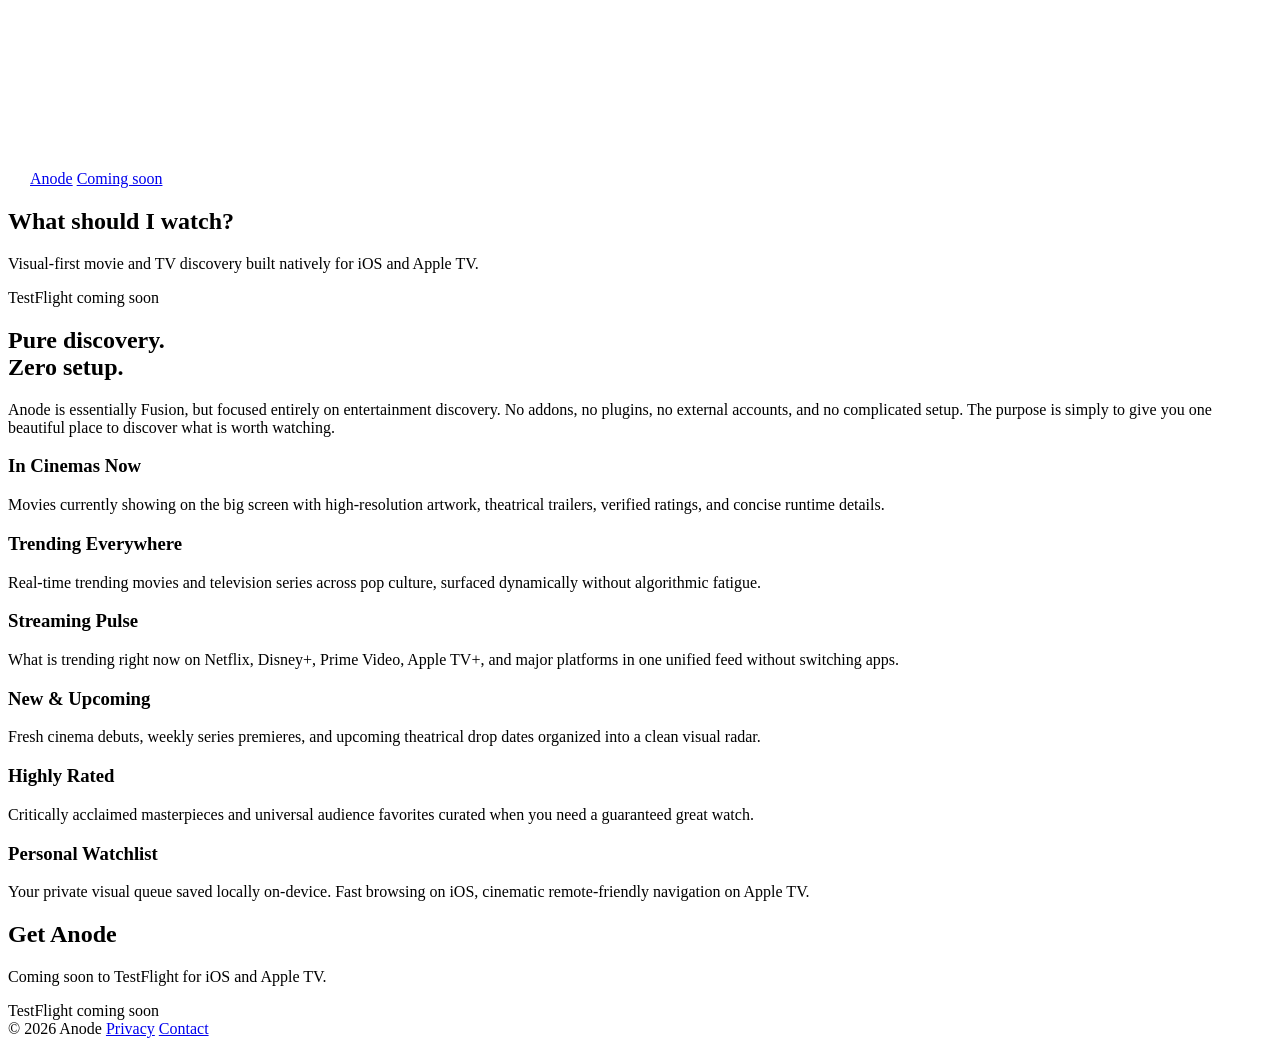
==== commit 88a945eb: "feat(website): enhance lead and grid copy to directly reflect Fusion entertainment discovery vision" ====
--- a/index.html
+++ b/index.html
@@ -43,17 +43,17 @@
   </section>
 
   <section class="sec sec--lead" id="more">
-    <h2><span class="decode" data-text="Pure discovery.">Pure discovery.</span><br><span class="decode" data-text="Zero clutter.">Zero clutter.</span></h2>
-    <p>Anode is built around a single question: what is worth watching tonight? We stripped away plugins, external account linking, and complicated setup to create one beautiful place for cinema screenings, streaming trends, and upcoming releases.</p>
+    <h2><span class="decode" data-text="Pure discovery.">Pure discovery.</span><br><span class="decode" data-text="Zero setup.">Zero setup.</span></h2>
+    <p>Anode is essentially Fusion, but focused entirely on entertainment discovery. No addons, no plugins, no external accounts, and no complicated setup. The purpose is simply to give you one beautiful place to discover what is worth watching.</p>
   </section>
 
   <section class="sec sec--grid">
-    <div><h3 class="flick">Cinema Screenings</h3><p>Current box-office releases and what is showing on the big screen today, with high-resolution artwork, trailers, and verified ratings.</p></div>
-    <div><h3 class="flick">Trending Everywhere</h3><p>Real-time trending movies and television series across pop culture, surfaced without algorithmic noise.</p></div>
-    <div><h3 class="flick">Streaming Pulse</h3><p>What is trending across Netflix, Disney+, Prime Video, Apple TV+, and major platforms in one unified feed.</p></div>
-    <div><h3 class="flick">New &amp; Upcoming</h3><p>Fresh theatrical debuts, weekly drops, and anticipated premiere dates organized into an effortless timeline.</p></div>
-    <div><h3 class="flick">Acclaimed &amp; Popular</h3><p>Critically acclaimed cinema and all-time audience favorites curated for when you need a guaranteed great watch.</p></div>
-    <div><h3 class="flick">Personal Watchlist</h3><p>Your private, visual-first queue of must-see entertainment. Instant on iOS, cinematic on Apple TV, zero account required.</p></div>
+    <div><h3 class="flick">In Cinemas Now</h3><p>Movies currently showing on the big screen with high-resolution artwork, theatrical trailers, verified ratings, and concise runtime details.</p></div>
+    <div><h3 class="flick">Trending Everywhere</h3><p>Real-time trending movies and television series across pop culture, surfaced dynamically without algorithmic fatigue.</p></div>
+    <div><h3 class="flick">Streaming Pulse</h3><p>What is trending right now on Netflix, Disney+, Prime Video, Apple TV+, and major platforms in one unified feed without switching apps.</p></div>
+    <div><h3 class="flick">New &amp; Upcoming</h3><p>Fresh cinema debuts, weekly series premieres, and upcoming theatrical drop dates organized into a clean visual radar.</p></div>
+    <div><h3 class="flick">Highly Rated</h3><p>Critically acclaimed masterpieces and universal audience favorites curated when you need a guaranteed great watch.</p></div>
+    <div><h3 class="flick">Personal Watchlist</h3><p>Your private visual queue saved locally on-device. Fast browsing on iOS, cinematic remote-friendly navigation on Apple TV.</p></div>
   </section>
 
   <section class="sec sec--get" id="get">
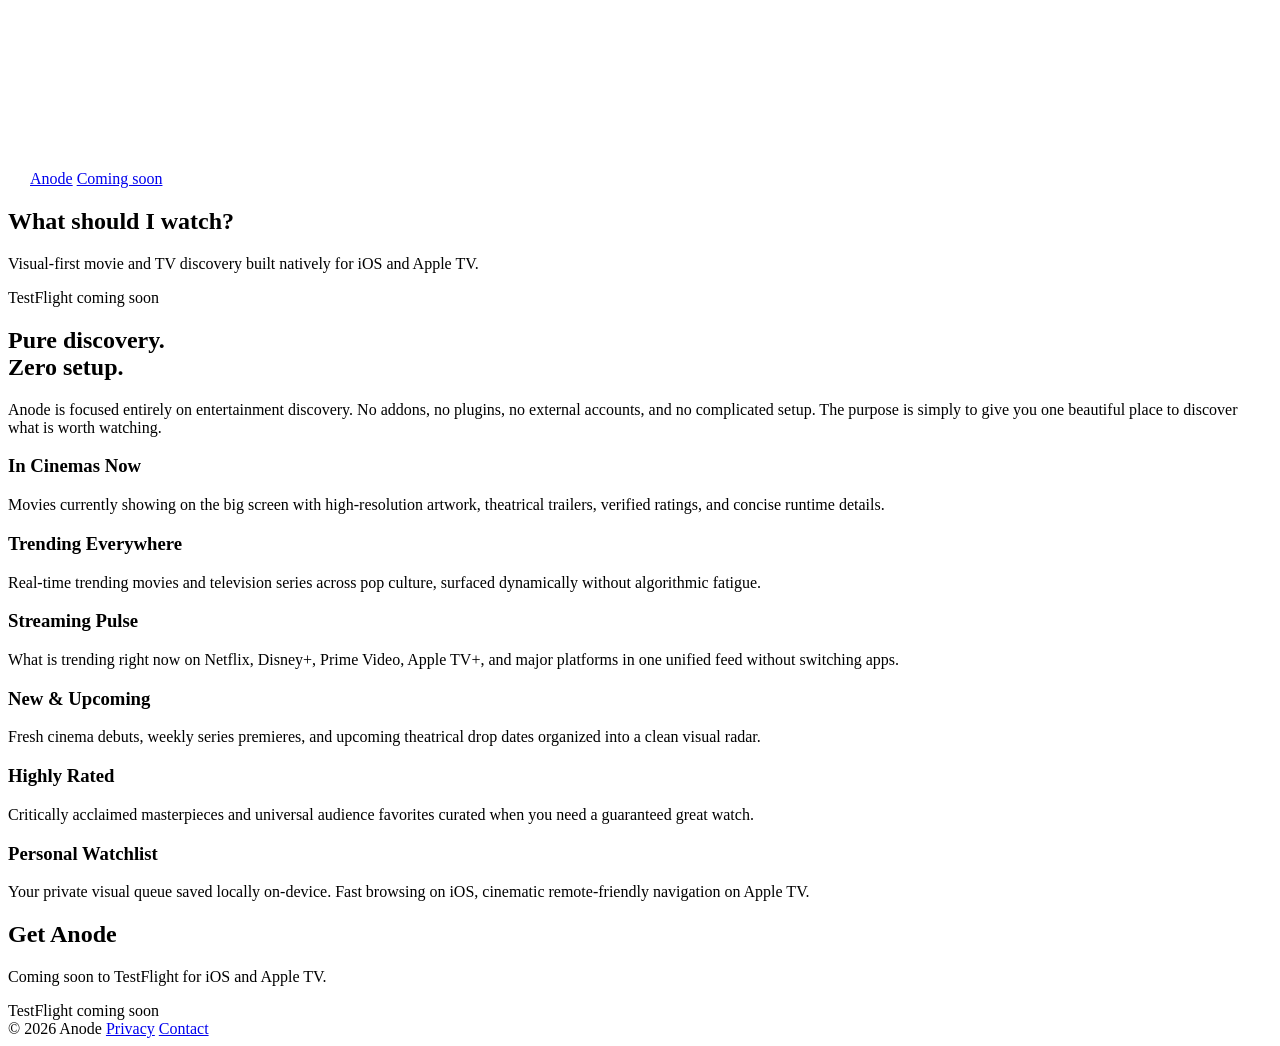
==== commit a409679a: "docs: remove Fusion reference from website copy" ====
--- a/index.html
+++ b/index.html
@@ -44,7 +44,7 @@
 
   <section class="sec sec--lead" id="more">
     <h2><span class="decode" data-text="Pure discovery.">Pure discovery.</span><br><span class="decode" data-text="Zero setup.">Zero setup.</span></h2>
-    <p>Anode is essentially Fusion, but focused entirely on entertainment discovery. No addons, no plugins, no external accounts, and no complicated setup. The purpose is simply to give you one beautiful place to discover what is worth watching.</p>
+    <p>Anode is focused entirely on entertainment discovery. No addons, no plugins, no external accounts, and no complicated setup. The purpose is simply to give you one beautiful place to discover what is worth watching.</p>
   </section>
 
   <section class="sec sec--grid">
